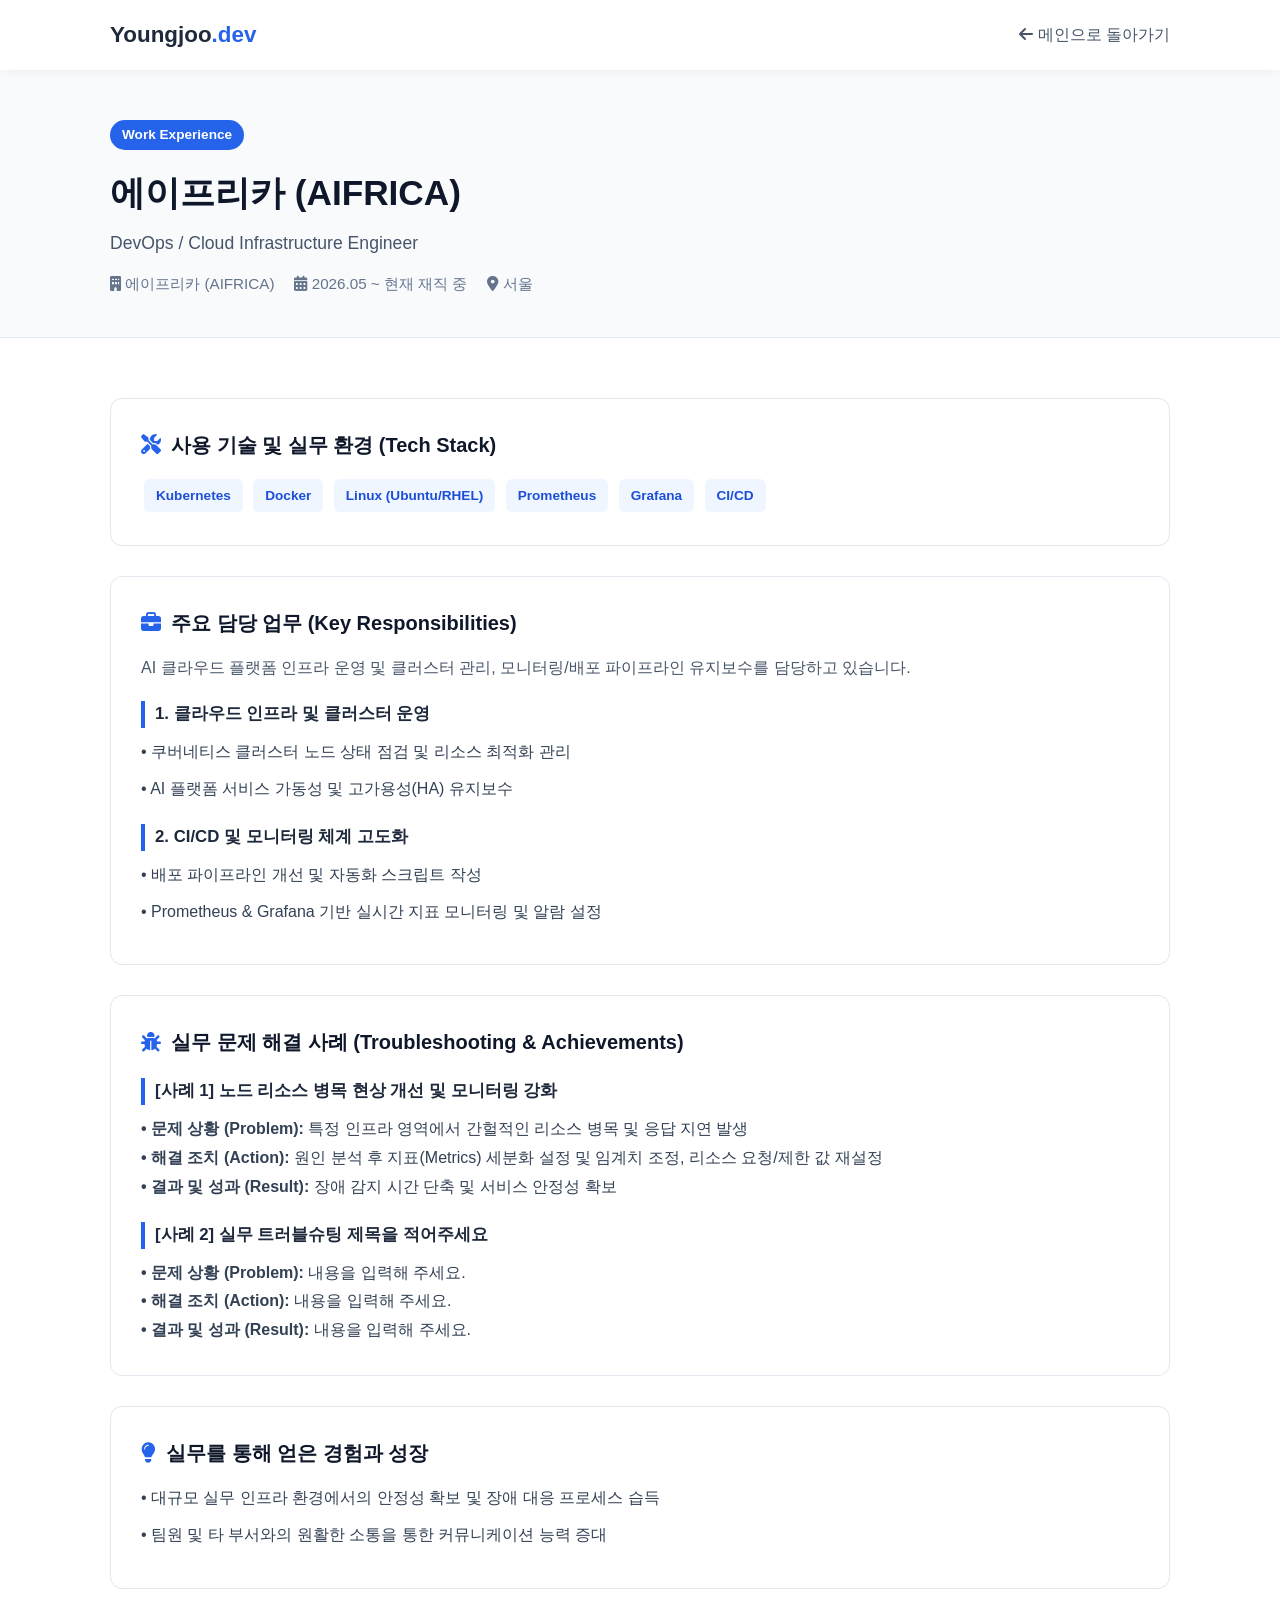
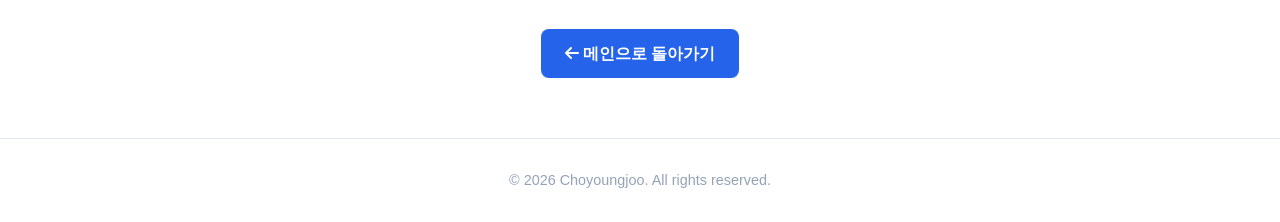
==== experience/aifrica.html @ 57d81808 "프로젝트 수정3" ====
<!DOCTYPE html>
<html lang="ko">
<head>
  <meta charset="UTF-8" />
  <meta name="viewport" content="width=device-width, initial-scale=1.0" />
  <title>에이프리카 (AIFRICA) - 실무 경험 상세</title>
  <link rel="stylesheet" href="../style.css" />
  <link rel="stylesheet" href="https://cdnjs.cloudflare.com/ajax/libs/font-awesome/6.4.0/css/all.min.css" />
  <style>
    .detail-header {
      padding: 120px 0 40px;
      background: #f8fafc;
      border-bottom: 1px solid #e2e8f0;
    }
    .company-badge {
      display: inline-block;
      background-color: #2563eb;
      color: #ffffff;
      padding: 4px 12px;
      border-radius: 20px;
      font-size: 0.85rem;
      font-weight: 600;
      margin-bottom: 10px;
    }
    .meta-info {
      display: flex;
      gap: 20px;
      flex-wrap: wrap;
      color: #64748b;
      margin-top: 15px;
      font-size: 0.95rem;
    }
    .detail-body {
      padding: 60px 0;
    }
    .content-block {
      background: #fff;
      border: 1px solid #e2e8f0;
      border-radius: 12px;
      padding: 30px;
      margin-bottom: 30px;
    }
    .content-block h3 {
      font-size: 1.25rem;
      color: #0f172a;
      margin-bottom: 15px;
      display: flex;
      align-items: center;
      gap: 10px;
    }
    .content-block h3 i {
      color: #2563eb;
    }
    .tech-badge {
      display: inline-block;
      background-color: #eff6ff;
      color: #1d4ed8;
      padding: 6px 12px;
      border-radius: 6px;
      font-size: 0.85rem;
      font-weight: 600;
      margin: 3px;
    }
    .sub-title {
      font-size: 1.05rem;
      font-weight: 700;
      color: #1e293b;
      margin-top: 20px;
      margin-bottom: 10px;
      border-left: 4px solid #2563eb;
      padding-left: 10px;
    }
  </style>
</head>
<body>

  <!-- 헤더 -->
  <header class="header">
    <div class="container nav-container">
      <a href="../index.html" class="logo">Youngjoo<span>.dev</span></a>
      <nav class="nav">
        <ul>
          <li><a href="../index.html#experience"><i class="fas fa-arrow-left"></i> 메인으로 돌아가기</a></li>
        </ul>
      </nav>
    </div>
  </header>

  <!-- 상세 타이틀 섹션 -->
  <section class="detail-header">
    <div class="container">
      <span class="company-badge">Work Experience</span>
      <h1 style="font-size: 2.2rem; color: #0f172a; margin-top: 5px;">에이프리카 (AIFRICA)</h1>
      <p style="color: #475569; font-size: 1.1rem; margin-top: 8px;">DevOps / Cloud Infrastructure Engineer</p>
      <div class="meta-info">
        <span><i class="fas fa-building"></i> 에이프리카 (AIFRICA)</span>
        <span><i class="fas fa-calendar-alt"></i> 2026.05 ~ 현재 재직 중</span>
        <span><i class="fas fa-map-marker-alt"></i> 서울</span>
      </div>
    </div>
  </section>

  <!-- 본문 내용 -->
  <section class="detail-body">
    <div class="container">

      <!-- 기술 스택 -->
      <div class="content-block">
        <h3><i class="fas fa-tools"></i> 사용 기술 및 실무 환경 (Tech Stack)</h3>
        <div>
          <span class="tech-badge">Kubernetes</span>
          <span class="tech-badge">Docker</span>
          <span class="tech-badge">Linux (Ubuntu/RHEL)</span>
          <span class="tech-badge">Prometheus</span>
          <span class="tech-badge">Grafana</span>
          <span class="tech-badge">CI/CD</span>
          <!-- 추가 기술 스택 자유롭게 배치 -->
        </div>
      </div>

      <!-- 주요 담당 업무 -->
      <div class="content-block">
        <h3><i class="fas fa-briefcase"></i> 주요 담당 업무 (Key Responsibilities)</h3>
        <p style="color: #475569; line-height: 1.7;">
          AI 클라우드 플랫폼 인프라 운영 및 클러스터 관리, 모니터링/배포 파이프라인 유지보수를 담당하고 있습니다.
        </p>
        
        <div class="sub-title">1. 클라우드 인프라 및 클러스터 운영</div>
        <ul style="list-style: none; padding-left: 0; line-height: 1.8; color: #334155;">
          <li style="margin-bottom: 8px;">• 쿠버네티스 클러스터 노드 상태 점검 및 리소스 최적화 관리</li>
          <li style="margin-bottom: 8px;">• AI 플랫폼 서비스 가동성 및 고가용성(HA) 유지보수</li>
        </ul>

        <div class="sub-title">2. CI/CD 및 모니터링 체계 고도화</div>
        <ul style="list-style: none; padding-left: 0; line-height: 1.8; color: #334155;">
          <li style="margin-bottom: 8px;">• 배포 파이프라인 개선 및 자동화 스크립트 작성</li>
          <li style="margin-bottom: 8px;">• Prometheus & Grafana 기반 실시간 지표 모니터링 및 알람 설정</li>
        </ul>
      </div>

      <!-- 트러블슈팅 및 실무 문제 해결 -->
      <div class="content-block">
        <h3><i class="fas fa-bug"></i> 실무 문제 해결 사례 (Troubleshooting & Achievements)</h3>
        
        <div class="sub-title">[사례 1] 노드 리소스 병목 현상 개선 및 모니터링 강화</li></div>
        <p style="color: #334155; line-height: 1.8; margin-bottom: 10px;">
          <strong>• 문제 상황 (Problem):</strong> 특정 인프라 영역에서 간헐적인 리소스 병목 및 응답 지연 발생<br>
          <strong>• 해결 조치 (Action):</strong> 원인 분석 후 지표(Metrics) 세분화 설정 및 임계치 조정, 리소스 요청/제한 값 재설정<br>
          <strong>• 결과 및 성과 (Result):</strong> 장애 감지 시간 단축 및 서비스 안정성 확보
        </p>

        <div class="sub-title">[사례 2] 실무 트러블슈팅 제목을 적어주세요</div>
        <p style="color: #334155; line-height: 1.8;">
          <strong>• 문제 상황 (Problem):</strong> 내용을 입력해 주세요.<br>
          <strong>• 해결 조치 (Action):</strong> 내용을 입력해 주세요.<br>
          <strong>• 결과 및 성과 (Result):</strong> 내용을 입력해 주세요.
        </p>
      </div>

      <!-- 배운 점 및 핵심 역량 -->
      <div class="content-block">
        <h3><i class="fas fa-lightbulb"></i> 실무를 통해 얻은 경험과 성장</h3>
        <ul style="list-style: none; padding-left: 0; line-height: 1.8; color: #334155;">
          <li style="margin-bottom: 8px;">• 대규모 실무 인프라 환경에서의 안정성 확보 및 장애 대응 프로세스 습득</li>
          <li style="margin-bottom: 8px;">• 팀원 및 타 부서와의 원활한 소통을 통한 커뮤니케이션 능력 증대</li>
        </ul>
      </div>

      <!-- 하단 뒤로가기 버튼 -->
      <div style="text-align: center; margin-top: 40px;">
        <a href="../index.html#experience" class="btn primary-btn" style="background: #2563eb; color: #fff; padding: 12px 24px; border-radius: 8px; text-decoration: none; font-weight: 600; display: inline-block;">
          <i class="fas fa-arrow-left"></i> 메인으로 돌아가기
        </a>
      </div>

    </div>
  </section>

  <!-- 푸터 -->
  <footer class="footer">
    <div class="container text-center">
      <p>&copy; 2026 Choyoungjoo. All rights reserved.</p>
    </div>
  </footer>

</body>
</html>
---- style.css ----
/* 기본 스타일 초기화 */
* {
  margin: 0;
  padding: 0;
  box-sizing: border-box;
}

html {
  scroll-behavior: smooth;
  scroll-padding-top: 70px;
}

body {
  font-family: 'Pretendard', -apple-system, BlinkMacSystemFont, "Segoe UI", Roboto, sans-serif;
  line-height: 1.6;
  color: #333;
  background-color: #fff;
}

a {
  text-decoration: none;
  color: inherit;
}

ul {
  list-style: none;
}

.container {
  max-width: 1100px;
  margin: 0 auto;
  padding: 0 20px;
}

.section {
  padding: 80px 0;
}

.bg-light {
  background-color: #f8f9fa;
}

.text-center {
  text-align: center;
}

.section-title {
  font-size: 2rem;
  margin-bottom: 40px;
  position: relative;
  display: inline-block;
  text-align: center;
}

.section-title::after {
  content: '';
  position: absolute;
  bottom: -10px;
  left: 50%;
  transform: translateX(-50%);
  width: 100%;
  height: 3px;
  background-color: #2563eb;
}

/* 네비게이션 */
.header {
  position: fixed;
  top: 0;
  left: 0;
  width: 100%;
  background: rgba(255, 255, 255, 0.95);
  backdrop-filter: blur(5px);
  box-shadow: 0 1px 10px rgba(0,0,0,0.05);
  z-index: 1000;
}

.nav-container {
  display: flex;
  justify-content: space-between;
  align-items: center;
  height: 70px;
}

.logo {
  font-size: 1.4rem;
  font-weight: 700;
  color: #1e293b;
}

.logo span {
  color: #2563eb;
}

.nav ul {
  display: flex;
  gap: 20px;
}

.nav a {
  font-weight: 500;
  color: #475569;
  transition: color 0.2s;
}

.nav a:hover {
  color: #2563eb;
}

/* 히어로 섹션 */
.hero {
  min-height: 100vh;
  display: flex;
  align-items: center;
  justify-content: center;
  background: linear-gradient(135deg, #f0fdf4 0%, #e0f2fe 100%);
  text-align: center;
  padding-top: 70px;
  padding-bottom: 40px;
}

.hero-title {
  font-size: 2.8rem;
  margin-bottom: 20px;
  color: #0f172a;
}

.hero-title span {
  color: #2563eb;
}

.hero-subtitle {
  font-size: 1.2rem;
  color: #475569;
  margin-bottom: 30px;
}

.hero-buttons {
  display: flex;
  gap: 15px;
  justify-content: center;
}

.btn {
  display: inline-block;
  padding: 12px 24px;
  border-radius: 8px;
  font-weight: 600;
  transition: all 0.2s;
  cursor: pointer;
  border: none;
  text-align: center;
}

.primary-btn {
  background-color: #2563eb;
  color: #fff;
}

.primary-btn:hover {
  background-color: #1d4ed8;
}

.secondary-btn {
  background-color: #ffffff;
  color: #1e293b;
  border: 1px solid #cbd5e1;
}

.secondary-btn:hover {
  background-color: #f1f5f9;
}

/* About 섹션 */
.about-grid {
  display: grid;
  grid-template-columns: repeat(auto-fit, minmax(300px, 1fr));
  gap: 25px;
}

.about-card {
  padding: 30px;
  border: 1px solid #e2e8f0;
  border-radius: 12px;
  background-color: #fff;
}

.about-card h3 {
  margin-bottom: 15px;
  color: #1e293b;
}

.about-card i {
  color: #2563eb;
  margin-right: 8px;
}

/* 스킬셋 섹션 */
.skills-grid {
  display: grid;
  grid-template-columns: repeat(auto-fit, minmax(240px, 1fr));
  gap: 20px;
}

.skill-category {
  background-color: #fff;
  padding: 25px;
  border-radius: 12px;
  border: 1px solid #e2e8f0;
}

.skill-category h3 {
  font-size: 1.1rem;
  margin-bottom: 15px;
  color: #1e293b;
}

.skill-category i {
  color: #2563eb;
  margin-right: 8px;
}

.skill-tags {
  display: flex;
  flex-wrap: wrap;
  gap: 8px;
}

.skill-tags li {
  background-color: #f1f5f9;
  color: #334155;
  padding: 6px 12px;
  border-radius: 20px;
  font-size: 0.85rem;
  font-weight: 500;
}

/* 프로젝트 섹션 */
.projects-grid {
  display: grid;
  grid-template-columns: repeat(auto-fit, minmax(320px, 1fr));
  gap: 25px;
}

.project-card {
  background: #fff;
  border: 1px solid #e2e8f0;
  border-radius: 12px;
  overflow: hidden;
  transition: transform 0.2s, box-shadow 0.2s;
}

.project-card:hover {
  transform: translateY(-5px);
  box-shadow: 0 10px 20px rgba(0,0,0,0.08);
}

.project-info {
  padding: 25px;
}

.project-tag {
  font-size: 0.8rem;
  font-weight: 700;
  color: #2563eb;
  text-transform: uppercase;
  margin-bottom: 8px;
  display: block;
}

.project-info h3 {
  margin-bottom: 12px;
  color: #0f172a;
}

.project-info p {
  color: #64748b;
  font-size: 0.95rem;
  margin-bottom: 20px;
}

.tech-stack {
  display: flex;
  flex-wrap: wrap;
  gap: 6px;
}

.tech-stack span {
  background-color: #eff6ff;
  color: #1d4ed8;
  padding: 4px 8px;
  border-radius: 4px;
  font-size: 0.75rem;
  font-weight: 600;
}

/* Contact & Footer */
.contact-links {
  margin-top: 25px;
}

.contact-item {
  display: inline-flex;
  align-items: center;
  gap: 10px;
  padding: 12px 24px;
  background-color: #0f172a;
  color: #fff;
  border-radius: 8px;
  font-weight: 500;
  transition: background-color 0.2s;
}

.contact-item:hover {
  background-color: #1e293b;
}

.footer {
  padding: 30px 0;
  border-top: 1px solid #e2e8f0;
  color: #94a3b8;
  font-size: 0.9rem;
}

/* 프로필 카드 및 증명사진 스타일 */
.profile-img {
  width: 130px !important;
  height: 160px !important;
  object-fit: cover !important;
  border-radius: 8px;
  border: 1px solid #cbd5e1;
  box-shadow: 0 4px 6px -1px rgba(0, 0, 0, 0.1);
  margin-bottom: 15px;
  display: block;
}

.about-card-profile {
  display: flex;
  flex-direction: column;
  align-items: flex-start;
}

.profile-content-wrapper {
  display: flex;
  gap: 20px;
  align-items: center;
  margin-top: 15px;
}

/* 반응형 미디어 쿼리 */
@media (max-width: 768px) {
  .section {
    padding: 50px 0;
  }

  .hero-title {
    font-size: 2.1rem;
  }

  .hero-subtitle {
    font-size: 1rem;
  }

  .hero-buttons {
    flex-direction: column;
    align-items: center;
  }

  .btn {
    width: 100%;
    max-width: 280px;
  }

  .nav ul {
    gap: 12px;
  }

  .nav a {
    font-size: 0.9rem;
  }

  .projects-grid {
    grid-template-columns: 1fr;
  }
}

@media (max-width: 600px) {
  .profile-content-wrapper {
    flex-direction: column;
    align-items: flex-start;
  }
}
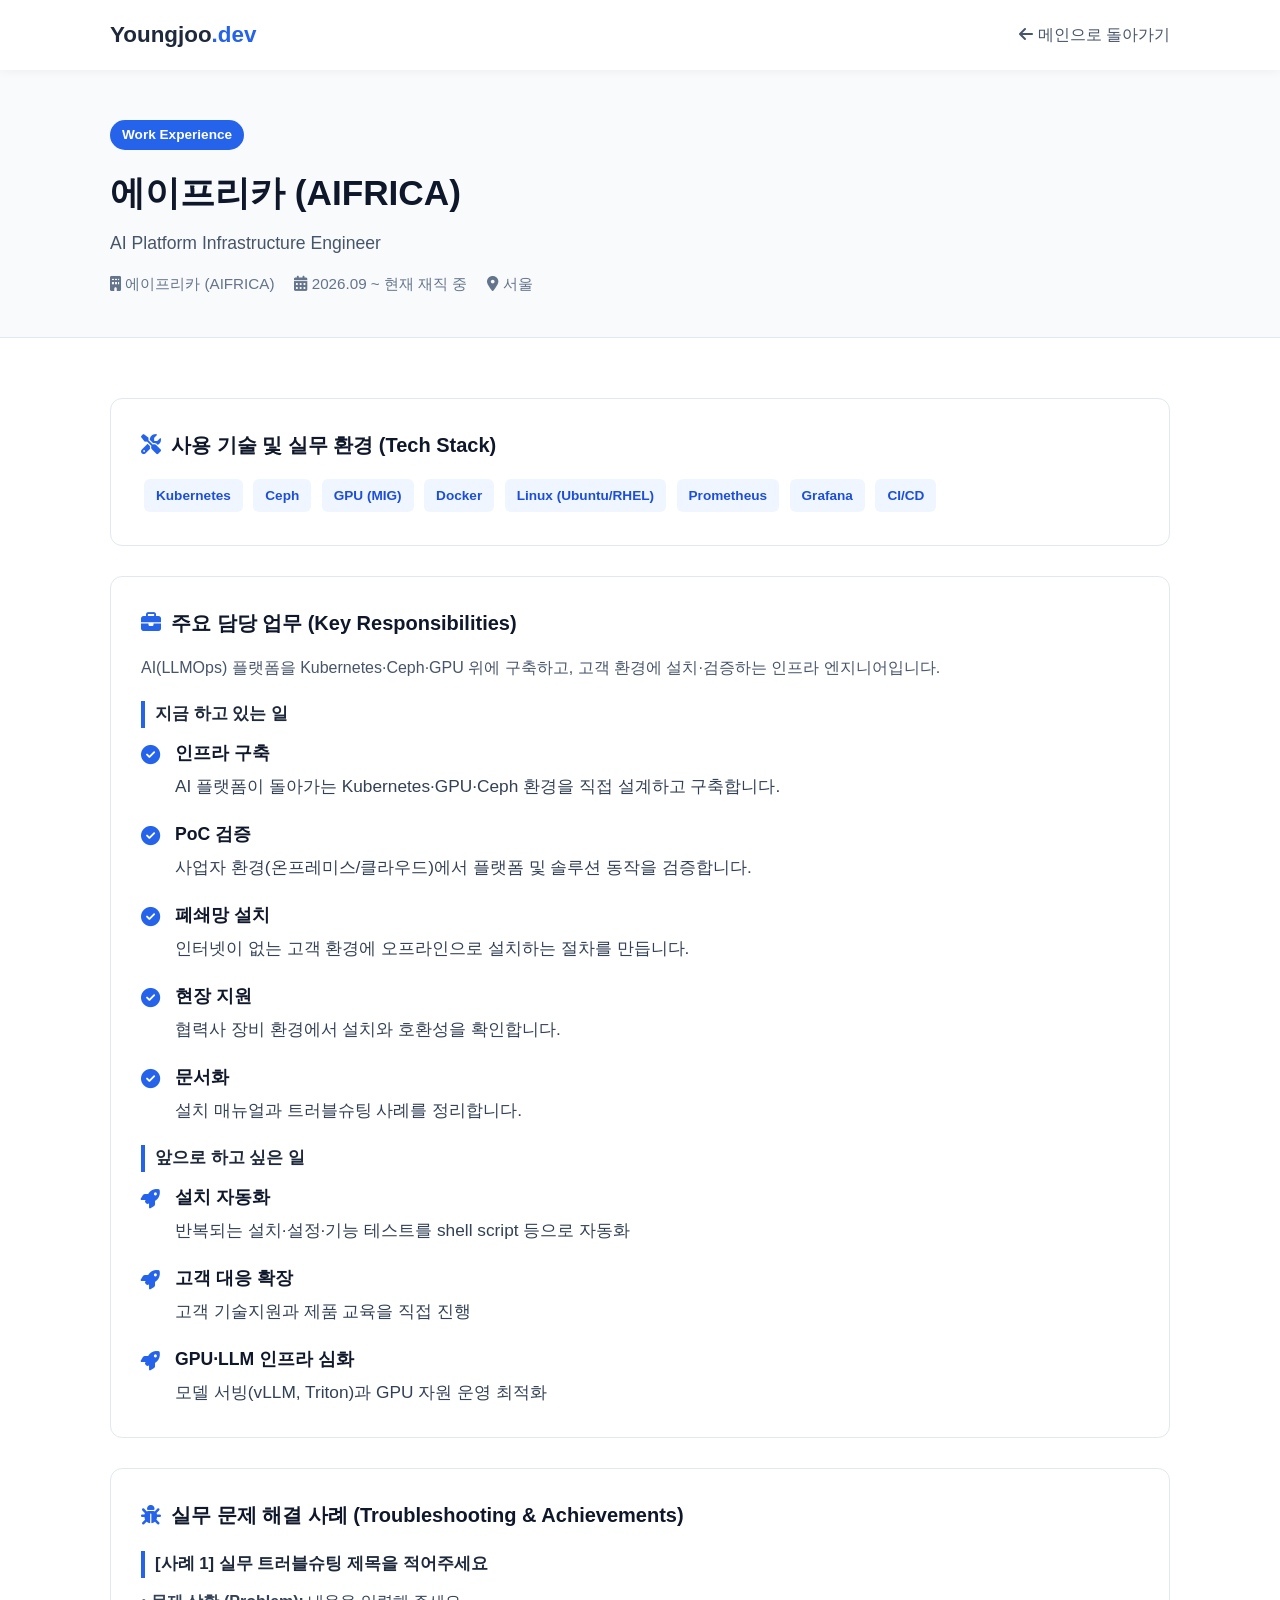
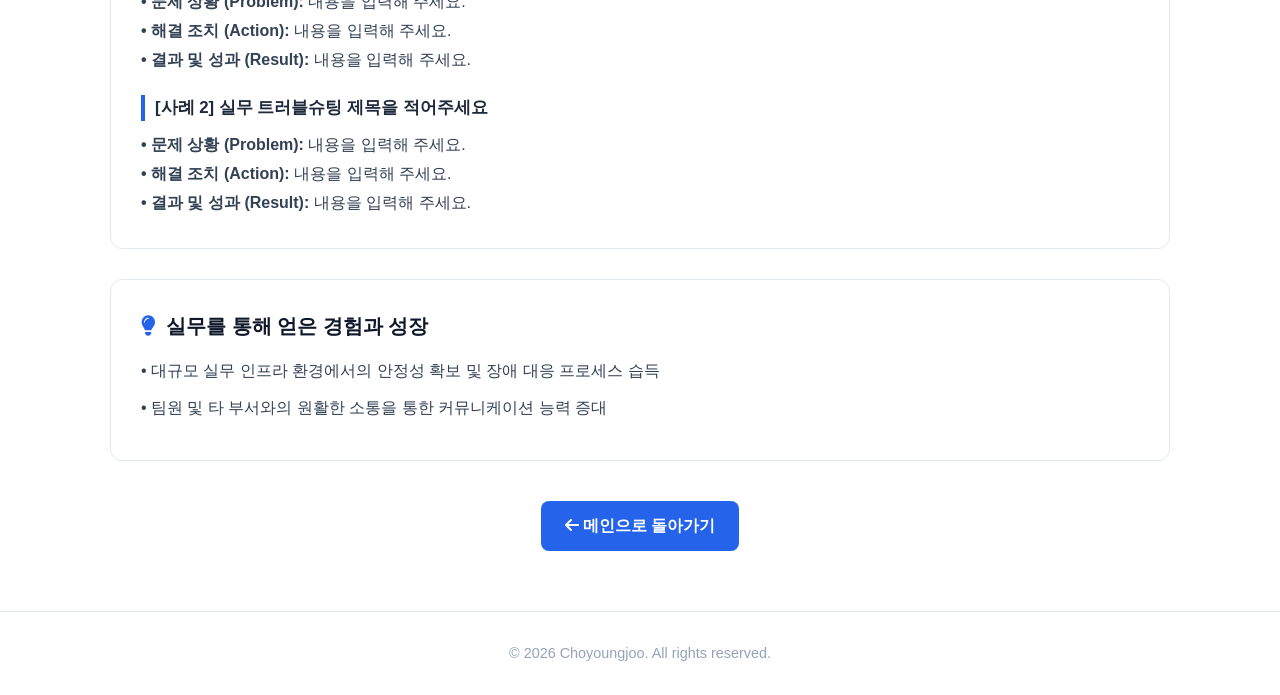
==== commit 4e897fa5: "에이프리카 경력 정보 최신화: AI Platform Infra Engineer 역할로 수정 - 입사일 2026.05 -> 2026.09, 직무명 DevOps -> AI Platfo" ====
--- a/experience/aifrica.html
+++ b/experience/aifrica.html
@@ -70,6 +70,41 @@
       border-left: 4px solid #2563eb;
       padding-left: 10px;
     }
+    .now-doing-list {
+      list-style: none;
+      padding: 0;
+      margin: 0;
+      display: flex;
+      flex-direction: column;
+      gap: 18px;
+    }
+    .now-doing-list li {
+      position: relative;
+      padding-left: 34px;
+      font-size: 1.08rem;
+      line-height: 1.75;
+      color: #334155;
+    }
+    .now-doing-list li::before {
+      content: '\f058';
+      font-family: 'Font Awesome 6 Free';
+      font-weight: 900;
+      color: #2563eb;
+      position: absolute;
+      left: 0;
+      top: 1px;
+      font-size: 1.2rem;
+    }
+    .now-doing-list.future-list li::before {
+      content: '\f135';
+    }
+    .now-doing-list li strong {
+      display: block;
+      color: #0f172a;
+      font-weight: 700;
+      font-size: 1.1rem;
+      margin-bottom: 2px;
+    }
   </style>
 </head>
 <body>
@@ -91,10 +126,10 @@
     <div class="container">
       <span class="company-badge">Work Experience</span>
       <h1 style="font-size: 2.2rem; color: #0f172a; margin-top: 5px;">에이프리카 (AIFRICA)</h1>
-      <p style="color: #475569; font-size: 1.1rem; margin-top: 8px;">DevOps / Cloud Infrastructure Engineer</p>
+      <p style="color: #475569; font-size: 1.1rem; margin-top: 8px;">AI Platform Infrastructure Engineer</p>
       <div class="meta-info">
         <span><i class="fas fa-building"></i> 에이프리카 (AIFRICA)</span>
-        <span><i class="fas fa-calendar-alt"></i> 2026.05 ~ 현재 재직 중</span>
+        <span><i class="fas fa-calendar-alt"></i> 2026.09 ~ 현재 재직 중</span>
         <span><i class="fas fa-map-marker-alt"></i> 서울</span>
       </div>
     </div>
@@ -109,6 +144,8 @@
         <h3><i class="fas fa-tools"></i> 사용 기술 및 실무 환경 (Tech Stack)</h3>
         <div>
           <span class="tech-badge">Kubernetes</span>
+          <span class="tech-badge">Ceph</span>
+          <span class="tech-badge">GPU (MIG)</span>
           <span class="tech-badge">Docker</span>
           <span class="tech-badge">Linux (Ubuntu/RHEL)</span>
           <span class="tech-badge">Prometheus</span>
@@ -122,19 +159,23 @@
       <div class="content-block">
         <h3><i class="fas fa-briefcase"></i> 주요 담당 업무 (Key Responsibilities)</h3>
         <p style="color: #475569; line-height: 1.7;">
-          AI 클라우드 플랫폼 인프라 운영 및 클러스터 관리, 모니터링/배포 파이프라인 유지보수를 담당하고 있습니다.
+          AI(LLMOps) 플랫폼을 Kubernetes·Ceph·GPU 위에 구축하고, 고객 환경에 설치·검증하는 인프라 엔지니어입니다.
         </p>
-        
-        <div class="sub-title">1. 클라우드 인프라 및 클러스터 운영</div>
-        <ul style="list-style: none; padding-left: 0; line-height: 1.8; color: #334155;">
-          <li style="margin-bottom: 8px;">• 쿠버네티스 클러스터 노드 상태 점검 및 리소스 최적화 관리</li>
-          <li style="margin-bottom: 8px;">• AI 플랫폼 서비스 가동성 및 고가용성(HA) 유지보수</li>
-        </ul>
-
-        <div class="sub-title">2. CI/CD 및 모니터링 체계 고도화</div>
-        <ul style="list-style: none; padding-left: 0; line-height: 1.8; color: #334155;">
-          <li style="margin-bottom: 8px;">• 배포 파이프라인 개선 및 자동화 스크립트 작성</li>
-          <li style="margin-bottom: 8px;">• Prometheus & Grafana 기반 실시간 지표 모니터링 및 알람 설정</li>
+
+        <div class="sub-title">지금 하고 있는 일</div>
+        <ul class="now-doing-list">
+          <li><strong>인프라 구축</strong>AI 플랫폼이 돌아가는 Kubernetes·GPU·Ceph 환경을 직접 설계하고 구축합니다.</li>
+          <li><strong>PoC 검증</strong>사업자 환경(온프레미스/클라우드)에서 플랫폼 및 솔루션 동작을 검증합니다.</li>
+          <li><strong>폐쇄망 설치</strong>인터넷이 없는 고객 환경에 오프라인으로 설치하는 절차를 만듭니다.</li>
+          <li><strong>현장 지원</strong>협력사 장비 환경에서 설치와 호환성을 확인합니다.</li>
+          <li><strong>문서화</strong>설치 매뉴얼과 트러블슈팅 사례를 정리합니다.</li>
+        </ul>
+
+        <div class="sub-title">앞으로 하고 싶은 일</div>
+        <ul class="now-doing-list future-list">
+          <li><strong>설치 자동화</strong>반복되는 설치·설정·기능 테스트를 shell script 등으로 자동화</li>
+          <li><strong>고객 대응 확장</strong>고객 기술지원과 제품 교육을 직접 진행</li>
+          <li><strong>GPU·LLM 인프라 심화</strong>모델 서빙(vLLM, Triton)과 GPU 자원 운영 최적화</li>
         </ul>
       </div>
 
@@ -142,11 +183,11 @@
       <div class="content-block">
         <h3><i class="fas fa-bug"></i> 실무 문제 해결 사례 (Troubleshooting & Achievements)</h3>
         
-        <div class="sub-title">[사례 1] 노드 리소스 병목 현상 개선 및 모니터링 강화</li></div>
+        <div class="sub-title">[사례 1] 실무 트러블슈팅 제목을 적어주세요</div>
         <p style="color: #334155; line-height: 1.8; margin-bottom: 10px;">
-          <strong>• 문제 상황 (Problem):</strong> 특정 인프라 영역에서 간헐적인 리소스 병목 및 응답 지연 발생<br>
-          <strong>• 해결 조치 (Action):</strong> 원인 분석 후 지표(Metrics) 세분화 설정 및 임계치 조정, 리소스 요청/제한 값 재설정<br>
-          <strong>• 결과 및 성과 (Result):</strong> 장애 감지 시간 단축 및 서비스 안정성 확보
+          <strong>• 문제 상황 (Problem):</strong> 내용을 입력해 주세요.<br>
+          <strong>• 해결 조치 (Action):</strong> 내용을 입력해 주세요.<br>
+          <strong>• 결과 및 성과 (Result):</strong> 내용을 입력해 주세요.
         </p>
 
         <div class="sub-title">[사례 2] 실무 트러블슈팅 제목을 적어주세요</div>
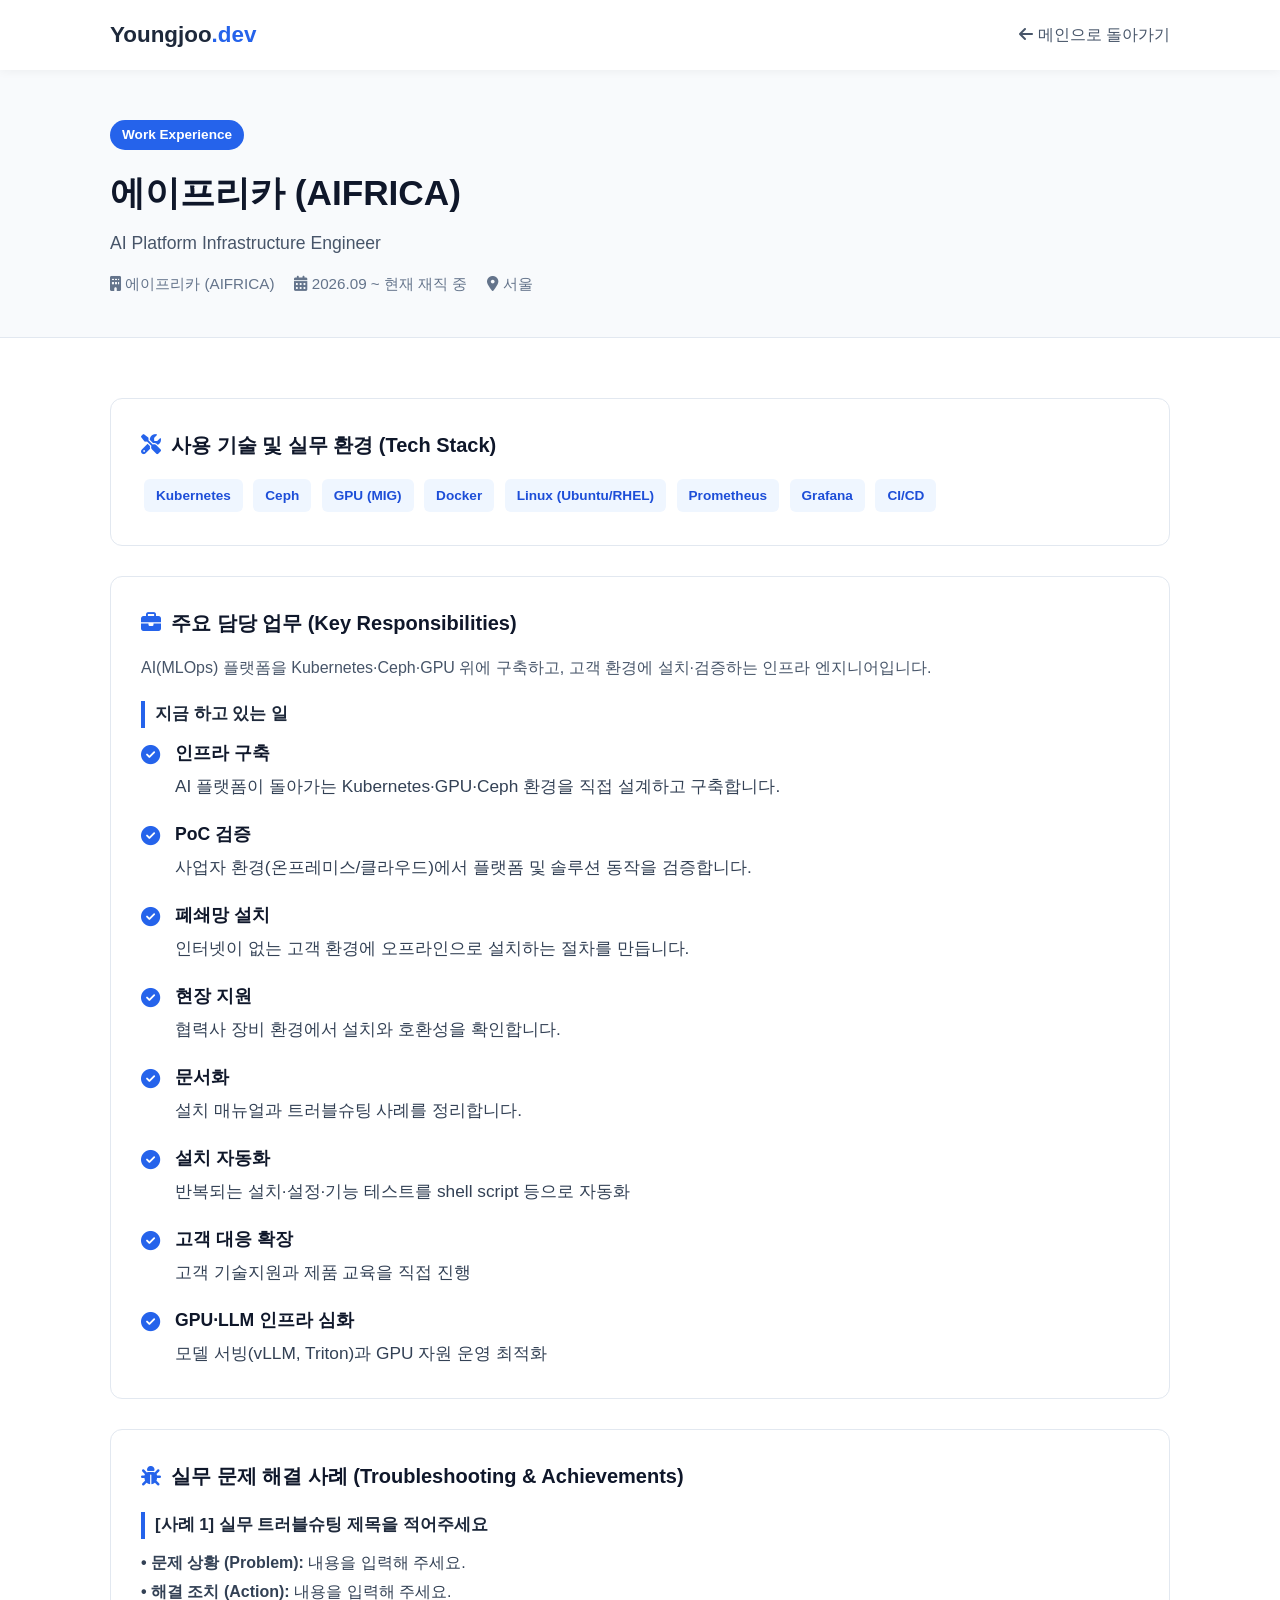
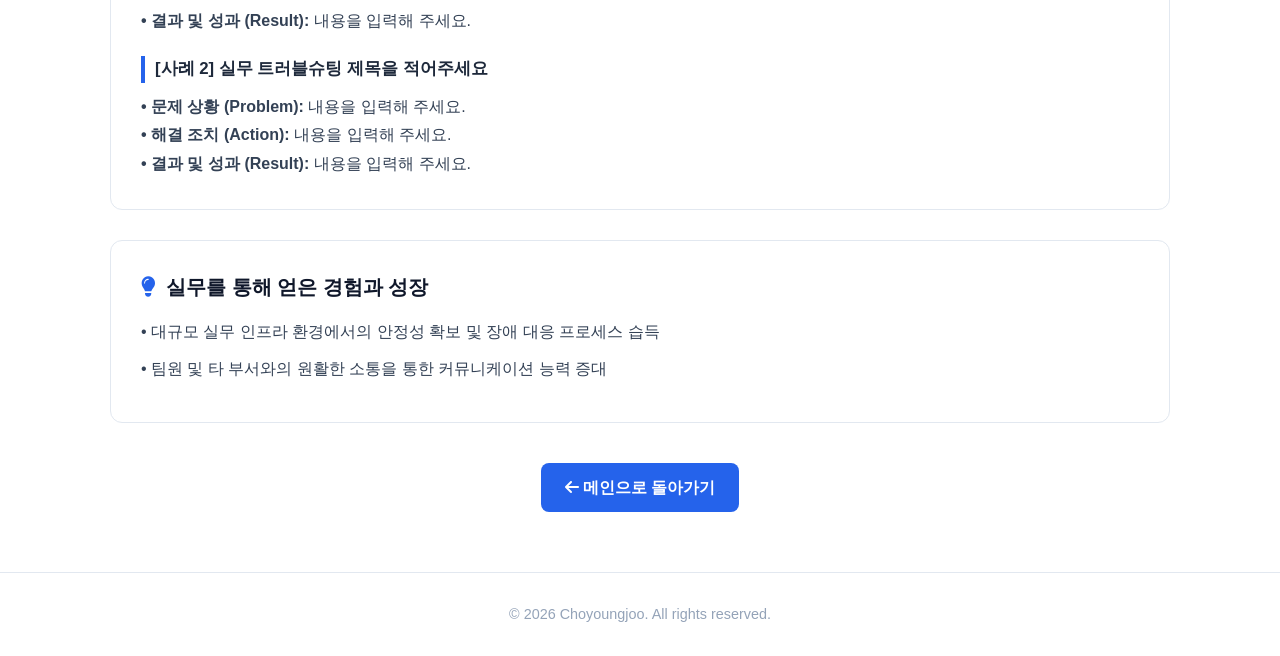
==== commit f865aaca: "LLMOps 오타를 MLOps로 수정, 지금 하고 있는 일/앞으로 하고 싶은 일 리스트 통합 - AI(LLMOps) -> AI(MLOps) 용어 정정 (index.html, exp" ====
--- a/experience/aifrica.html
+++ b/experience/aifrica.html
@@ -95,9 +95,6 @@
       top: 1px;
       font-size: 1.2rem;
     }
-    .now-doing-list.future-list li::before {
-      content: '\f135';
-    }
     .now-doing-list li strong {
       display: block;
       color: #0f172a;
@@ -159,7 +156,7 @@
       <div class="content-block">
         <h3><i class="fas fa-briefcase"></i> 주요 담당 업무 (Key Responsibilities)</h3>
         <p style="color: #475569; line-height: 1.7;">
-          AI(LLMOps) 플랫폼을 Kubernetes·Ceph·GPU 위에 구축하고, 고객 환경에 설치·검증하는 인프라 엔지니어입니다.
+          AI(MLOps) 플랫폼을 Kubernetes·Ceph·GPU 위에 구축하고, 고객 환경에 설치·검증하는 인프라 엔지니어입니다.
         </p>
 
         <div class="sub-title">지금 하고 있는 일</div>
@@ -169,10 +166,6 @@
           <li><strong>폐쇄망 설치</strong>인터넷이 없는 고객 환경에 오프라인으로 설치하는 절차를 만듭니다.</li>
           <li><strong>현장 지원</strong>협력사 장비 환경에서 설치와 호환성을 확인합니다.</li>
           <li><strong>문서화</strong>설치 매뉴얼과 트러블슈팅 사례를 정리합니다.</li>
-        </ul>
-
-        <div class="sub-title">앞으로 하고 싶은 일</div>
-        <ul class="now-doing-list future-list">
           <li><strong>설치 자동화</strong>반복되는 설치·설정·기능 테스트를 shell script 등으로 자동화</li>
           <li><strong>고객 대응 확장</strong>고객 기술지원과 제품 교육을 직접 진행</li>
           <li><strong>GPU·LLM 인프라 심화</strong>모델 서빙(vLLM, Triton)과 GPU 자원 운영 최적화</li>
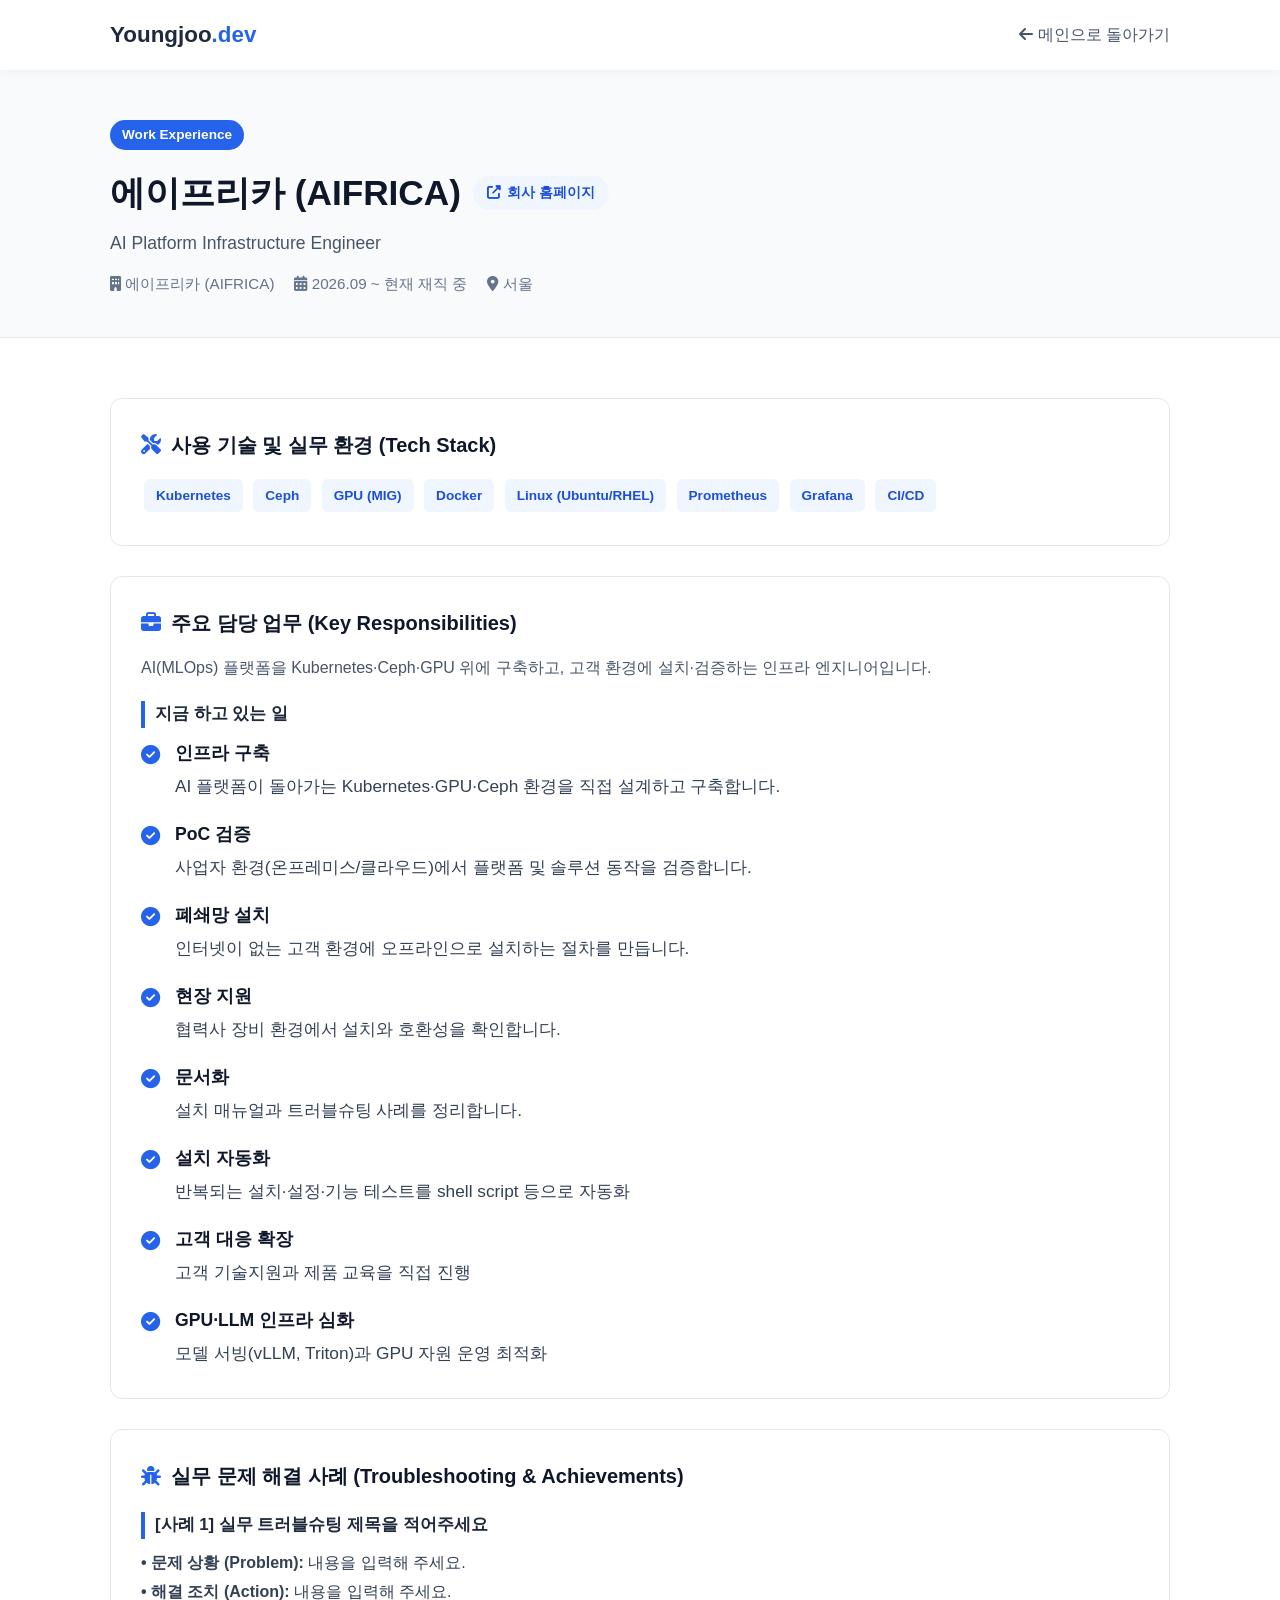
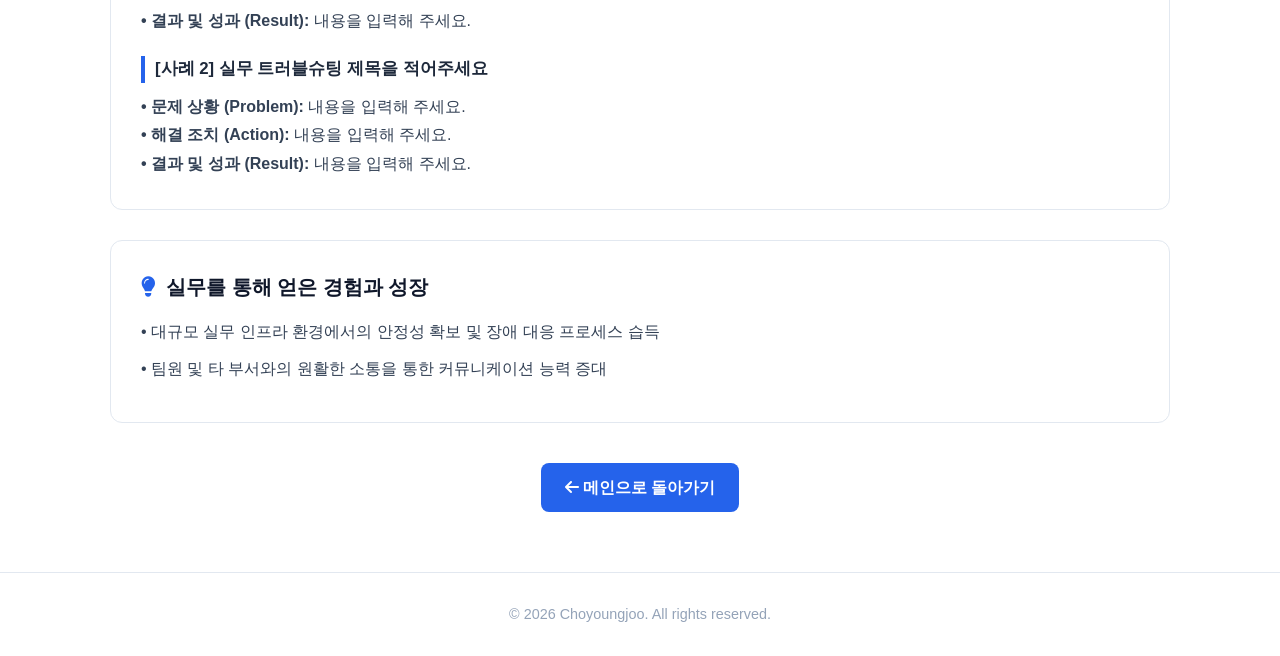
==== commit 37a5f530: "상세 페이지 회사명 옆에 에이프리카 공식 홈페이지 링크 추가 - https://aifrica.co.kr/ 로 새 탭 연결되는 "회사 홈페이지" 뱃지를 제목 옆에 배치  Co-Aut" ====
--- a/experience/aifrica.html
+++ b/experience/aifrica.html
@@ -122,7 +122,12 @@
   <section class="detail-header">
     <div class="container">
       <span class="company-badge">Work Experience</span>
-      <h1 style="font-size: 2.2rem; color: #0f172a; margin-top: 5px;">에이프리카 (AIFRICA)</h1>
+      <div style="display: flex; align-items: center; gap: 12px; flex-wrap: wrap; margin-top: 5px;">
+        <h1 style="font-size: 2.2rem; color: #0f172a;">에이프리카 (AIFRICA)</h1>
+        <a href="https://aifrica.co.kr/" target="_blank" rel="noopener noreferrer" style="display: inline-flex; align-items: center; gap: 6px; background: #eff6ff; color: #1d4ed8; padding: 6px 14px; border-radius: 20px; font-size: 0.85rem; font-weight: 600; text-decoration: none;">
+          <i class="fas fa-external-link-alt"></i> 회사 홈페이지
+        </a>
+      </div>
       <p style="color: #475569; font-size: 1.1rem; margin-top: 8px;">AI Platform Infrastructure Engineer</p>
       <div class="meta-info">
         <span><i class="fas fa-building"></i> 에이프리카 (AIFRICA)</span>
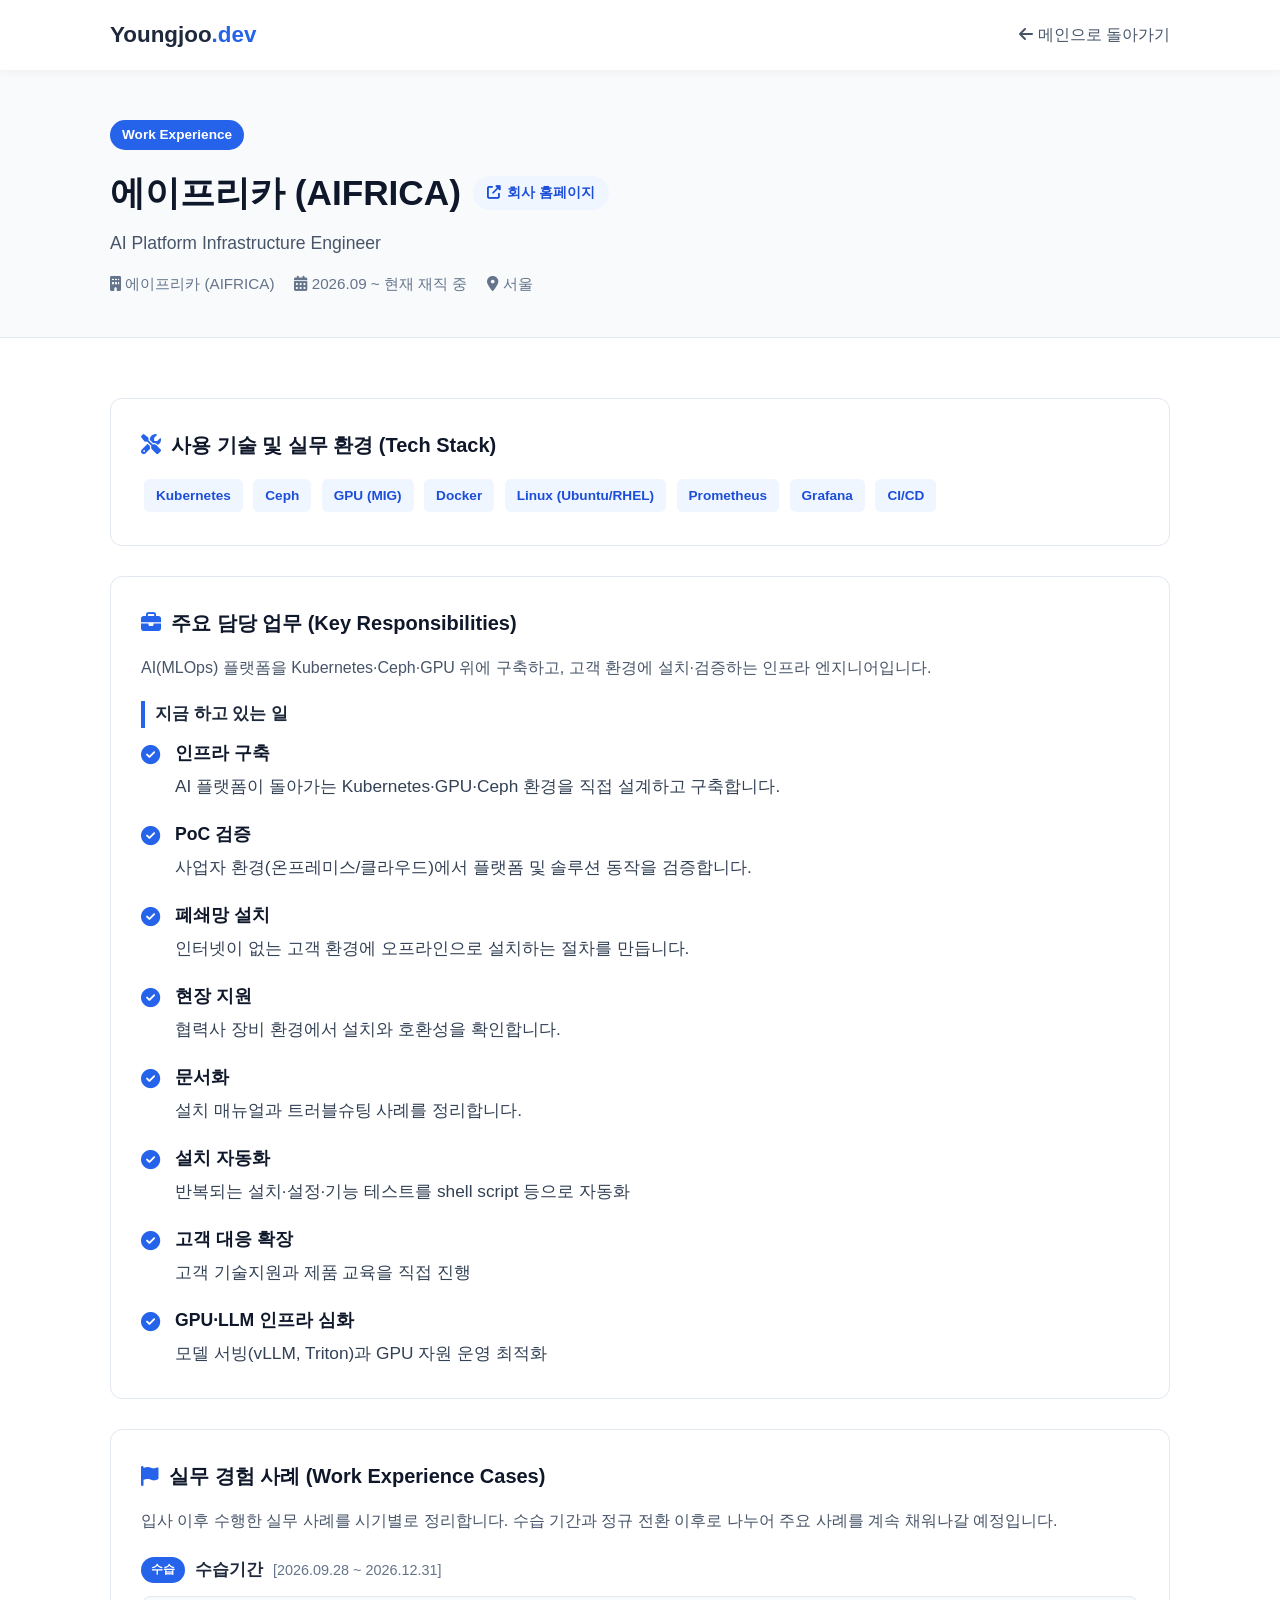
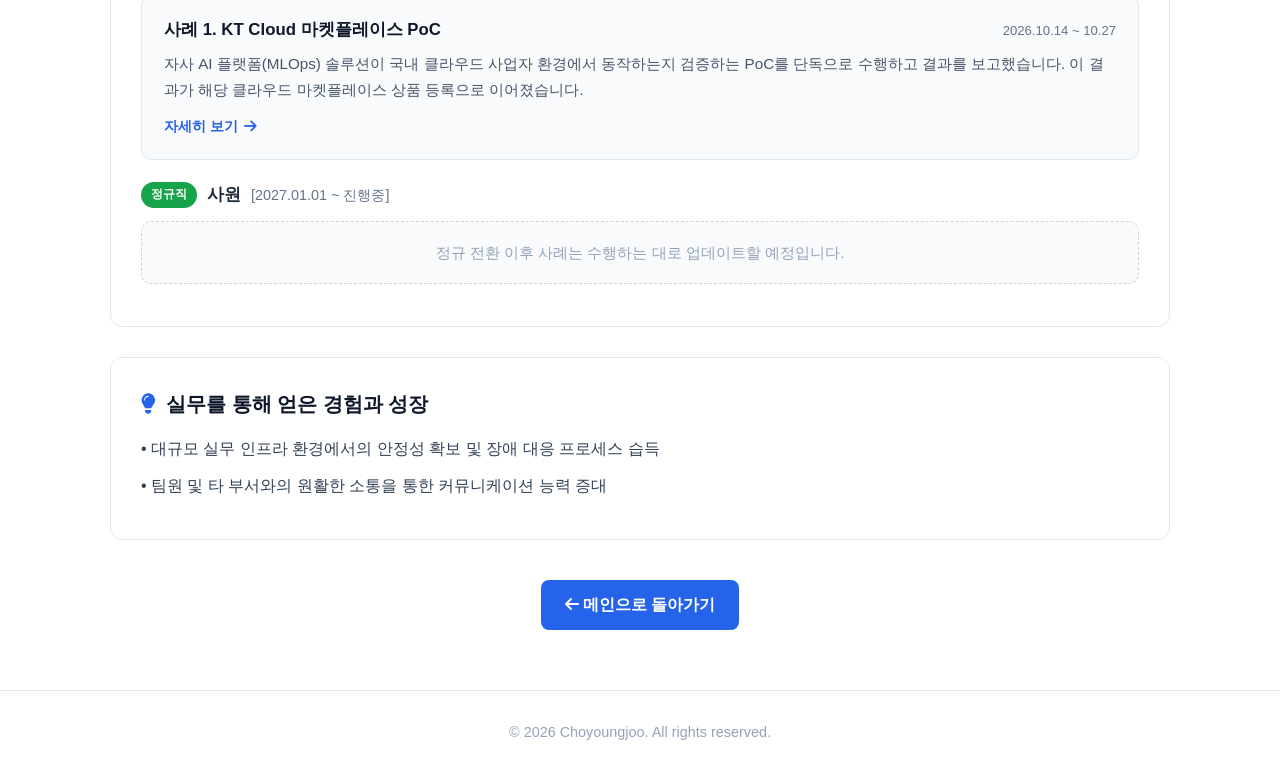
==== commit 0359468a: "실무 문제 해결 사례를 시기별 '실무 경험 사례' 구조로 개편, KT Cloud PoC 사례 추가 - 트러블슈팅 템플릿 대신 수습기간/정규직 시기별 사례 목록 구조로 변경 - 수습" ====
--- a/experience/aifrica.html
+++ b/experience/aifrica.html
@@ -101,6 +101,87 @@
       font-weight: 700;
       font-size: 1.1rem;
       margin-bottom: 2px;
+    }
+    .period-block {
+      margin-top: 22px;
+    }
+    .period-title {
+      display: flex;
+      align-items: center;
+      gap: 10px;
+      font-weight: 700;
+      color: #1e293b;
+      font-size: 1.05rem;
+      margin-bottom: 12px;
+      flex-wrap: wrap;
+    }
+    .period-badge {
+      background: #2563eb;
+      color: #fff;
+      font-size: 0.78rem;
+      font-weight: 700;
+      padding: 3px 10px;
+      border-radius: 20px;
+    }
+    .period-badge.regular {
+      background: #16a34a;
+    }
+    .period-date {
+      color: #64748b;
+      font-weight: 500;
+      font-size: 0.9rem;
+    }
+    .case-card {
+      background: #f8fafc;
+      border: 1px solid #e2e8f0;
+      border-radius: 10px;
+      padding: 20px 22px;
+      margin-bottom: 12px;
+    }
+    .case-card-header {
+      display: flex;
+      justify-content: space-between;
+      align-items: baseline;
+      flex-wrap: wrap;
+      gap: 8px;
+      margin-bottom: 8px;
+    }
+    .case-card-header h4 {
+      font-size: 1.05rem;
+      color: #0f172a;
+    }
+    .case-date {
+      font-size: 0.82rem;
+      color: #64748b;
+      white-space: nowrap;
+    }
+    .case-card p {
+      color: #475569;
+      line-height: 1.7;
+      font-size: 0.95rem;
+      margin-bottom: 10px;
+    }
+    .case-link {
+      display: inline-flex;
+      align-items: center;
+      gap: 6px;
+      color: #2563eb;
+      font-weight: 600;
+      font-size: 0.9rem;
+      text-decoration: none;
+    }
+    .case-link:hover {
+      text-decoration: underline;
+    }
+    .case-card-empty {
+      background: #f8fafc;
+      border: 1px dashed #cbd5e1;
+      text-align: center;
+      padding: 18px;
+    }
+    .case-card-empty p {
+      margin: 0;
+      color: #94a3b8;
     }
   </style>
 </head>
@@ -177,23 +258,41 @@
         </ul>
       </div>
 
-      <!-- 트러블슈팅 및 실무 문제 해결 -->
-      <div class="content-block">
-        <h3><i class="fas fa-bug"></i> 실무 문제 해결 사례 (Troubleshooting & Achievements)</h3>
-        
-        <div class="sub-title">[사례 1] 실무 트러블슈팅 제목을 적어주세요</div>
-        <p style="color: #334155; line-height: 1.8; margin-bottom: 10px;">
-          <strong>• 문제 상황 (Problem):</strong> 내용을 입력해 주세요.<br>
-          <strong>• 해결 조치 (Action):</strong> 내용을 입력해 주세요.<br>
-          <strong>• 결과 및 성과 (Result):</strong> 내용을 입력해 주세요.
+      <!-- 실무 경험 사례 -->
+      <div class="content-block" id="cases">
+        <h3><i class="fas fa-flag"></i> 실무 경험 사례 (Work Experience Cases)</h3>
+        <p style="color: #475569; line-height: 1.7;">
+          입사 이후 수행한 실무 사례를 시기별로 정리합니다. 수습 기간과 정규 전환 이후로 나누어 주요 사례를 계속 채워나갈 예정입니다.
         </p>
 
-        <div class="sub-title">[사례 2] 실무 트러블슈팅 제목을 적어주세요</div>
-        <p style="color: #334155; line-height: 1.8;">
-          <strong>• 문제 상황 (Problem):</strong> 내용을 입력해 주세요.<br>
-          <strong>• 해결 조치 (Action):</strong> 내용을 입력해 주세요.<br>
-          <strong>• 결과 및 성과 (Result):</strong> 내용을 입력해 주세요.
-        </p>
+        <!-- 수습기간 -->
+        <div class="period-block">
+          <div class="period-title">
+            <span class="period-badge">수습</span> 수습기간 <span class="period-date">[2026.09.28 ~ 2026.12.31]</span>
+          </div>
+
+          <div class="case-card">
+            <div class="case-card-header">
+              <h4>사례 1. KT Cloud 마켓플레이스 PoC</h4>
+              <span class="case-date">2026.10.14 ~ 10.27</span>
+            </div>
+            <p>
+              자사 AI 플랫폼(MLOps) 솔루션이 국내 클라우드 사업자 환경에서 동작하는지 검증하는 PoC를 단독으로 수행하고 결과를 보고했습니다. 이 결과가 해당 클라우드 마켓플레이스 상품 등록으로 이어졌습니다.
+            </p>
+            <a href="kt-cloud-poc.html" class="case-link">자세히 보기 <i class="fas fa-arrow-right"></i></a>
+          </div>
+        </div>
+
+        <!-- 정규직 전환 이후 -->
+        <div class="period-block">
+          <div class="period-title">
+            <span class="period-badge regular">정규직</span> 사원 <span class="period-date">[2027.01.01 ~ 진행중]</span>
+          </div>
+
+          <div class="case-card case-card-empty">
+            <p>정규 전환 이후 사례는 수행하는 대로 업데이트할 예정입니다.</p>
+          </div>
+        </div>
       </div>
 
       <!-- 배운 점 및 핵심 역량 -->
